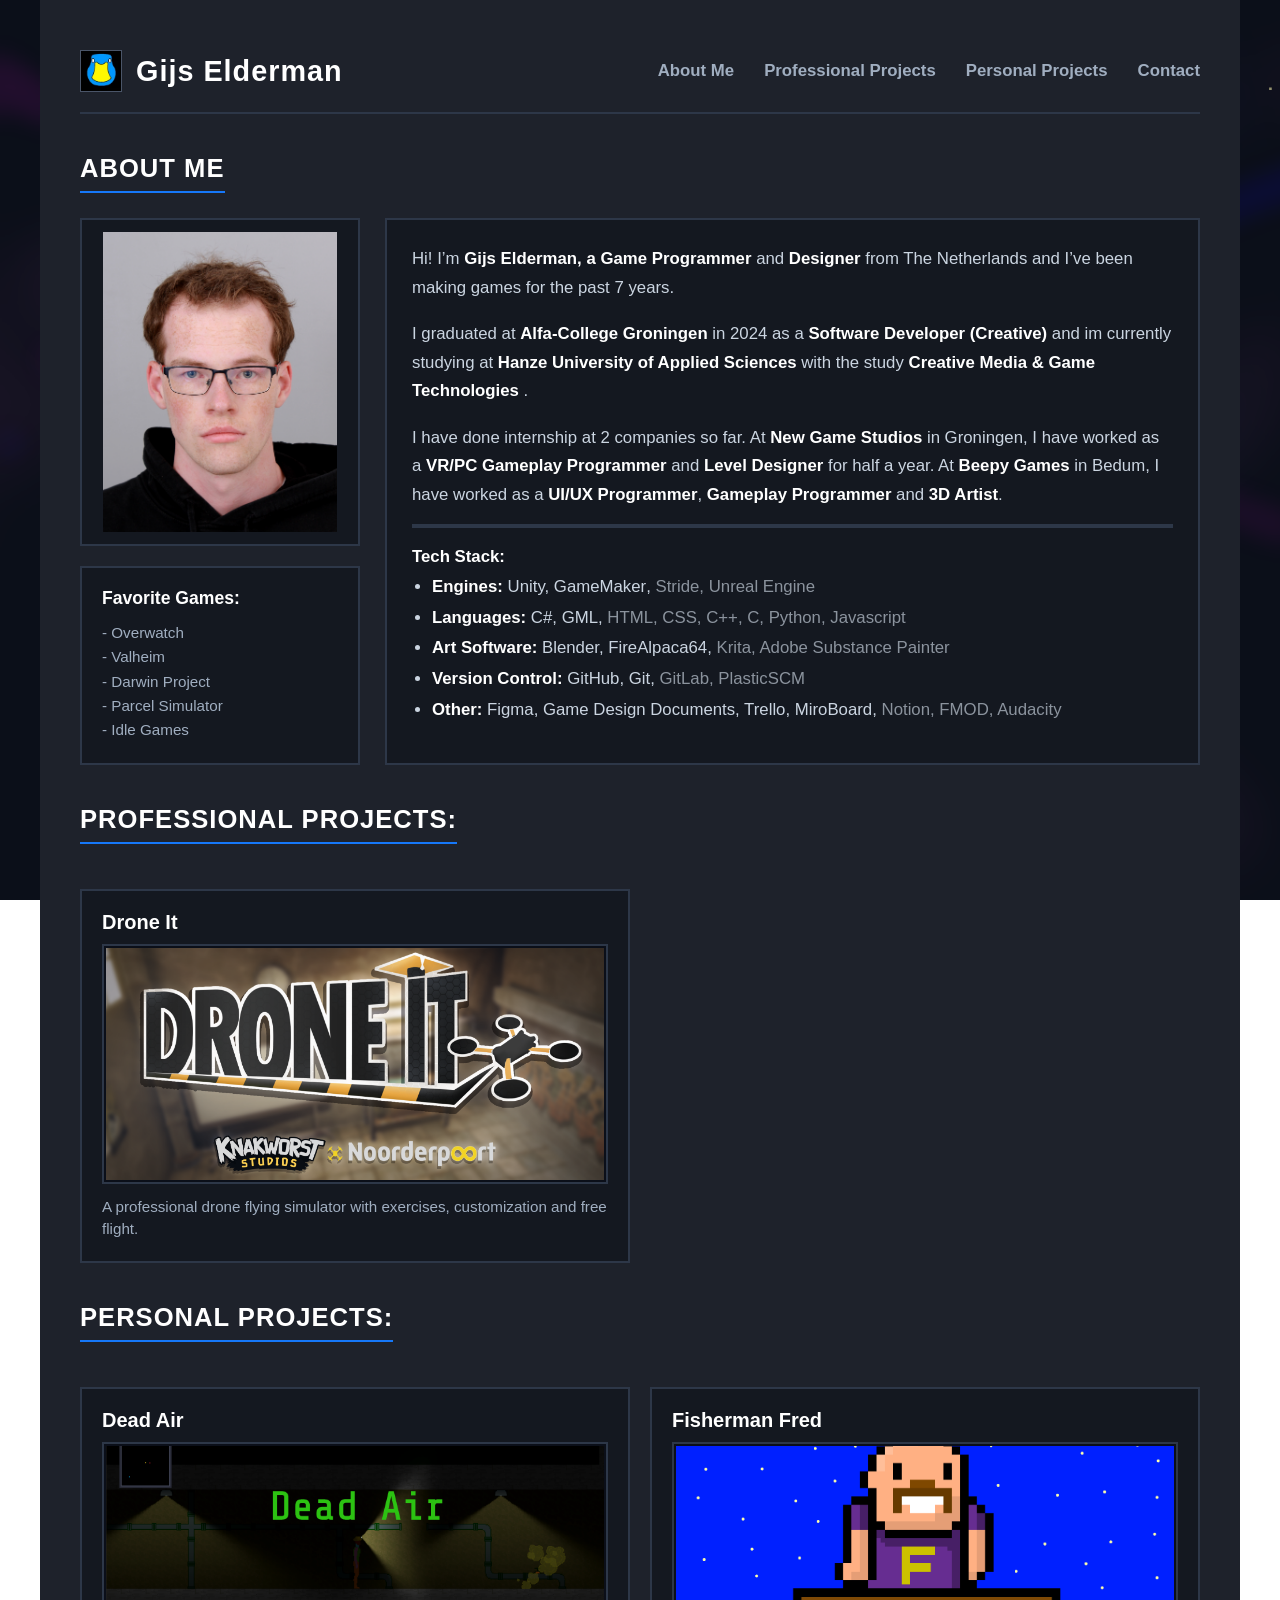
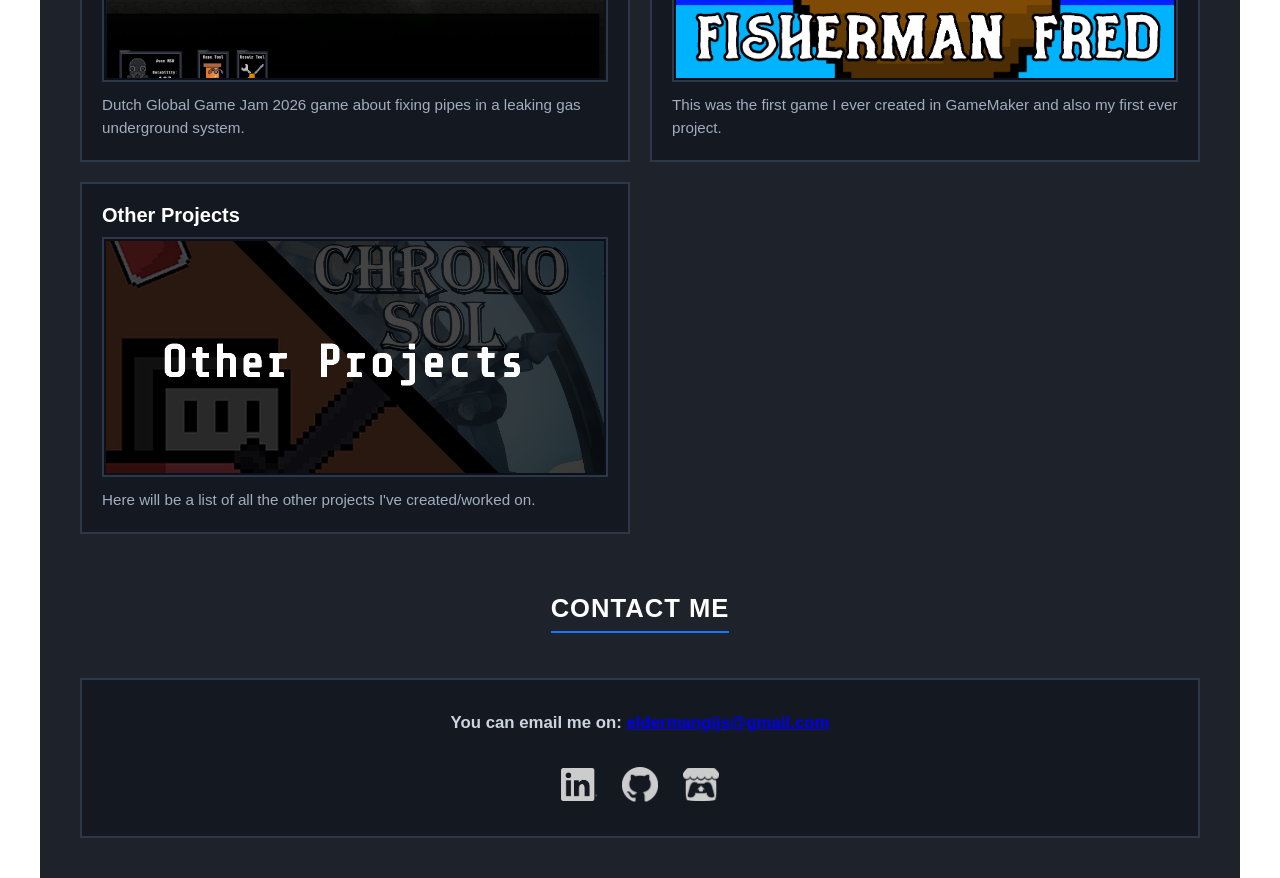
==== index.html @ 57348c49 "Add files via upload" ====
<!DOCTYPE html>
<html lang="en">
<head>
    <meta charset="UTF-8">
    <meta name="viewport" content="width=device-width, initial-scale=1.0">
    <title>Portfolio</title>
    <link rel="stylesheet" href="style.css">
    <link rel="icon" type="image/png" href="images/Goose.png">
</head>
<body>

    <div class="portfolio-container">
            
            <!-- Top Header (Name/Icon | Nav Menu) -->
            <header class="top-header">
                <div class="brand-box">
                    <img src="images/Goose.png" alt="Icon" class="brand-icon">
                    <a href="index.html" class="brand-name">Gijs Elderman</a>
                </div>
                
                <nav class="table-of-contents">
                    <a href="#about">About Me</a>
                    <a href="#professional-projects">Professional Projects</a>
                    <a href="#personal-projects">Personal Projects</a>
                    <a href="#contact">Contact</a>
                </nav>
            </header>

        <!-- About Me - Left Blocks -->
        <section id="about" class="about-me-box">
            <h2>About Me</h2>
            <div class="about-grid">
                <!-- Left Side Column: Stacked Cards -->
                <div class="about-left">
                    <div class="profile-card">
                        <img src="images/aboutme/photo_me.jpg" alt="Profile Picture">
                    </div>
                    <div class="favorite-games-card">
                        <h3>Favorite Games:</h3>
                        <p>
                            - Overwatch<br>
                            - Valheim<br>
                            - Darwin Project<br>
                            - Parcel Simulator<br>
                            - Idle Games
                        </p>
                    </div>
                </div>

                <!-- About Me - Right block -->
                <div class="about-right">
                    <div class="about-block">
                        <p>Hi! I’m <strong> Gijs Elderman, a Game Programmer</strong> and <strong> Designer </strong> from The Netherlands and I’ve been making games for the past 7 years. </p>
                        <br>
                        <p>I graduated at <strong> Alfa-College Groningen </strong> in 2024 as a <strong> Software Developer (Creative) </strong> and im currently studying at <strong> Hanze University of Applied Sciences </strong> with the study <strong> Creative Media & Game Technologies </strong>.</p>
                        <br>
                        <p>I have done internship at 2 companies so far. At <strong>New Game Studios</strong> in Groningen, I have worked as a <strong>VR/PC Gameplay Programmer</strong> and <strong>Level Designer</strong> for half a year. At <strong>Beepy Games</strong> in Bedum, I have worked as a <strong>UI/UX Programmer</strong>, <strong>Gameplay Programmer</strong> and <strong>3D Artist</strong>.</p>

                        <hr class="divider">

                        <p><strong>Tech Stack:</strong></p>
                            <ul class="tech-list">
                                <li><strong>Engines:</strong> <span class="primary">Unity, GameMaker</span>, <span class="secondary">Stride, Unreal Engine</span></li>
                                <li><strong>Languages:</strong> <span class="primary">C#, GML</span>, <span class="secondary">HTML, CSS, C++, C, Python, Javascript</span></li>
                                <li><strong>Art Software:</strong> <span class="primary">Blender, FireAlpaca64</span>, <span class="secondary">Krita, Adobe Substance Painter</span></li>
                                <li><strong>Version Control:</strong> <span class="primary">GitHub, Git</span>, <span class="secondary">GitLab, PlasticSCM</span></li>
                                <li><strong>Other:</strong> <span class="primary">Figma, Game Design Documents, Trello, MiroBoard</span>, <span class="secondary">Notion, FMOD, Audacity</span></li>
                            </ul>
                    </div>
                </div>
            </div>
        </section>

        <!-- Professional Projects -->
        <section id="professional-projects" class="projects-box">
            <h2>Professional Projects:</h2>
            <div class="project-grid">
                <a href="professional_project1.html" class="project-card">
                    <h3>Drone It</h3>
                    <img src="images/project1/DroneIt_Banner1.png" alt="Project One preview">
                    <p>A professional drone flying simulator with exercises, customization and free flight.</p>
                </a>
            </div>
        </section>

        <!-- Personal Projects -->
        <section id="personal-projects" class="projects-box">
            <h2>Personal Projects:</h2>
            <div class="project-grid">
                <a href="personal_project1.html" class="project-card">
                    <h3>Dead Air</h3>
                    <img src="images/personal_project1/BannerDeadAir.png" alt="Project One preview">
                    <p>Dutch Global Game Jam 2026 game about fixing pipes in a leaking gas underground system.</p>
                </a>
                <a href="personal_project2.html" class="project-card">
                    <h3>Fisherman Fred</h3>
                    <img src="images/personal_project2/fishermanfred_banner.png" alt="Project Two preview">
                    <p>This was the first game I ever created in GameMaker and also my first ever project.</p>
                </a>
                <a href="other_personal_projects.html" class="project-card">
                    <h3>Other Projects</h3>
                    <img src="images/other_projects/OtherProjectsBanner.png" alt="Project Two preview">
                    <p>Here will be a list of all the other projects I've created/worked on.</p>
                </a>
            </div>
        </section>

        <!-- Contact Me -->
        <section id="contact" class="contact-box">
            <h2>Contact Me</h2>
            <div class="contact-content">
                <p><strong>You can email me on: <a href="mailto:elderman@gmail.com">eldermangijs@gmail.com</a></strong></p>
                <div class="social-icons">
                    <a href="https://www.linkedin.com/in/gijs-elderman-6a381b397/" target="_blank" class="social-icon-link">
                        <img src="images/contact/LinkedIn_White.png" alt="LinkedIn">
                    </a>
                    <a href="https://github.com/MeatChips" target="_blank" class="social-icon-link">
                        <img src="images/contact/GitHub_White.png" alt="GitHub">
                    </a>
                    <a href="https://meatchips.itch.io/" target="_blank" class="social-icon-link">
                        <img src="images/contact/Itchio_White.png" alt="Itch">
                    </a>
                </div>
            </div>
        </section>
    </div>
</body>
</html>
---- style.css ----
:root{
/* Border: */
    --border-radius-size: 0px;
    --border-color: #2d3748;
    
/* Background colors: */
    --bg-body: #0b0f19;
    --bg-main: #1e222b;
    --bg-card: #141820;

/* Text Colors: */
    --primary-color: #1678f9;
    --text-main: #ffffff;
    --text-muted: #a0aec0;
    --text-body: #cbd5e1;
}

/* ==========================================================================
   01. GLOBAL RESET & BASE STYLES
   ========================================================================== */

*, *::before, *::after {
    margin: 0;
    padding: 0;
    box-sizing: border-box;
}

body {
    font-family: 'Segoe UI', Tahoma, Geneva, Verdana, sans-serif;
    background-image: url('images/Space.png');
    background-size: cover;    
    background-position: center;  
    background-repeat: no-repeat; 
    background-attachment: fixed;  
    color: var(--text-body);
    display: flex;
    justify-content: center;
    min-height: 100vh;
    padding: 0;
}


/* ==========================================================================
   02. MAIN CONTAINER (Dark Theme, Full Width)
   ========================================================================== */

.portfolio-container {
    width: 100%;
    max-width: 1200px;
    min-height: 100vh;
    background: var(--bg-main);
    padding: 40px;
    display: flex;
    flex-direction: column;
    gap: 40px;
}


/* ==========================================================================
   03. TOP HEADER & NAVIGATION
   ========================================================================== */

.top-header {
    position: sticky;
    top: 0;
    background-color: var(--bg-main);
    z-index: 1000;
    border-bottom: 2px solid var(--border-color);
    padding-top: 10px; 
    padding-bottom: 20px;
    display: flex;
    justify-content: space-between;
    align-items: center;
    gap: 20px;
}

.brand-box {
    display: flex;
    align-items: center;
    gap: 14px;
}

.brand-name {
    text-decoration: none;
    color: var(--text-main);
    font-size: 1.8rem;
    font-weight: 800;
    letter-spacing: 1px;
}

.brand-name:hover {
    color: var(--primary-color);
}

.brand-icon {
    width: 42px;
    height: 42px;
    object-fit: cover;
    border-radius: var(--border-radius-size);;
    border: 1px solid #4a5568;
}

.table-of-contents {
    display: flex;
    gap: 30px;
    align-items: center;
}

.table-of-contents a {
    text-decoration: none;
    color: var(--text-muted);
    font-weight: 700;
    font-size: 1.05rem;
    transition: color 0.2s ease;
}

.table-of-contents a:hover {
    color: var(--primary-color);
}

/* ==========================================================================
   04. ABOUT ME SECTION (2-Column Layout)
   ========================================================================== */

.about-me-box {
    background-color: transparent;
}

.about-me-box h2, 
.projects-box h2,
.contact-box h2 {
    margin-bottom: 25px;
    font-size: 1.6rem;
    color: var(--text-main);
    border-bottom: 2px solid var(--primary-color);
    padding-bottom: 8px;
    display: inline-block;
    text-transform: uppercase;
    letter-spacing: 1px;
}

/* Main 2-column layout */
.about-grid { 
    display: grid;
    grid-template-columns: 280px 1fr;
    gap: 25px;
    align-items: start;
}

/* Left column: stacks profile card above skills/games card */
.about-left {
    display: flex;
    flex-direction: column;
    gap: 20px;
}

.profile-card {
    border: 2px solid var(--border-color);
    background: var(--bg-card);
    border-radius: var(--border-radius-size);
    padding: 12px;
}

.profile-card img {
    width: 100%;
    height: 300px;
    object-fit: contain;
    border-radius: var(--border-radius-size);;
    display: block;
}

.favorite-games-card {
    border: 2px solid var(--border-color);
    background: var(--bg-card);
    border-radius: var(--border-radius-size);
    padding: 20px;
}

.favorite-games-card h3 {
    font-size: 1.1rem;
    color: var(--text-main);
    margin-bottom: 12px;
}

.favorite-games-card p {
    font-size: 0.95rem;
    color: var(--text-muted);
    line-height: 1.6;
}

/* Right column: Single large card containing all text */
.about-right {
    display: flex;
    flex-direction: column;
    height: 100%;
}

.about-block {
    background: var(--bg-card);
    border: 2px solid var(--border-color);
    border-radius: var(--border-radius-size);
    padding: 25px;
    height: 100%;
}

.about-block ul {
    margin-top: 4px;
    padding-left: 20px; 
    display: flex;
    flex-direction: column;
    gap: 8px;
}

.about-block li {
    font-size: 1.05rem;
    color: var(--text-body);
    line-height: 1.35;
}

.tech-list .primary {
    color: var(--text-heading);
    font-weight: 500;
}

.tech-list .secondary {
    color: var(--text-body);
    opacity: 0.65;
}

.about-right p {
    line-height: 1.7;
    color: var(--text-body);
    font-size: 1.05rem;
}

.about-right strong {
    font-weight: 700;
    color: var(--text-main);
}


/* ==========================================================================
   05. PROJECTS SECTION & CARDS
   ========================================================================== */

.projects-box {
    background-color: transparent;
}

.project-grid {
    display: grid;
    grid-template-columns: repeat(2, 1fr);
    gap: 20px;
    margin-top: 20px;
}

a.project-card {
    border: 2px solid var(--border-color);
    padding: 20px;
    background: var(--bg-card); 
    border-radius: var(--border-radius-size);
    display: flex;
    flex-direction: column;
    text-decoration: none; 
    color: inherit; 
    transition: border-color 0.2s ease;
}

a.project-card:hover {
    border-color: var(--primary-color);
}

.project-card h3 {
    font-size: 1.25rem;
    margin-bottom: 10px;
    color: var(--text-main);
}

.project-card img {
    width: 100%;
    height: 240px;
    object-fit: cover;
    border-radius: var(--border-radius-size);
    margin-bottom: 12px;
    background-color: var(--bg-body);
    padding: 2px;
    border: 2px solid var(--border-color);
}

.project-card p {
    font-size: 0.95rem;
    color: var(--text-muted);
    line-height: 1.5;
}


/* ==========================================================================
   06. CONTACT SECTION
   ========================================================================== */

.contact-box {
    background-color: transparent;
    text-align: center;
    padding-top: 20px;
}

.contact-content {
    background: var(--bg-card);
    border: 2px solid var(--border-color);
    border-radius: var(--border-radius-size);
    padding: 30px;
    display: flex;
    flex-direction: column;
    align-items: center;
    gap: 20px;
    margin-top: 20px;
}

.contact-content p {
    font-size: 1.05rem;
    color: var(--text-body);
    line-height: 1.6;
}

.contact-content a.email-link {
    color: var(--primary-color);
    text-decoration: none;
    font-weight: 700;
    transition: color 0.2s ease;
}

.contact-content a.email-link:hover {
    color: var(--text-main);
    text-decoration: underline;
}

.social-icons {
    display: flex;
    gap: 25px;
    align-items: center;
    margin-top: 10px;
}

.social-icon-link {
    display: inline-block;
    transition: transform 0.2s ease, opacity 0.2s ease;
}

.social-icon-link img {
    width: 36px;
    height: 36px;
    object-fit: contain;
    filter: brightness(0.8);
    transition: filter 0.2s ease;
}

.social-icon-link:hover {
    transform: translateY(-3px);
}

.social-icon-link:hover img {
    filter: brightness(1.2);
}


/* ==========================================================================
   07. RESPONSIVE MEDIA QUERIES
   ========================================================================== */

@media (max-width: 900px) {
    .about-grid {
        grid-template-columns: 1fr;
    }
}

@media (max-width: 768px) {
    .portfolio-container {
        padding: 20px;
    }

    .top-header {
        flex-direction: column;
        align-items: center;
        text-align: center;
    }

    .table-of-contents {
        flex-direction: column;
        align-items: center;
        gap: 12px;
    }

    .project-grid {
        grid-template-columns: 1fr; 
    }
}

/* ==========================================================================
   VERTICAL STORYLINE LAYOUT STYLES
   ========================================================================== */

.project-story-section {
    display: flex;
    flex-direction: column;
    gap: 35px; /* Creates clean, consistent spacing between each block */
    max-width: 900px;
    margin: 0 auto;
    width: 100%;
}

.story-header {
    text-align: center;
    margin-bottom: 10px;
}

.story-header h2 {
    font-size: 2rem;
    color: var(--text-main);
    border-bottom: 2px solid var(--primary-color);
    padding-bottom: 10px;
    display: inline-block;
    text-transform: uppercase;
    letter-spacing: 1px;
}

.project-badges {
    display: flex;
    justify-content: center;
    gap: 15px;
    margin-top: 15px;
    flex-wrap: wrap;
}

.badge {
    background: var(--bg-card);
    border: 1px solid var(--border-color);
    padding: 6px 14px;
    border-radius: 20px;
    font-size: 0.85rem;
    color: var(--text-muted);
    font-weight: 600;
}

/* Media Blocks (Images / Videos) */
.story-media-box {
    background: var(--bg-card);
    border: 2px solid var(--border-color);
    border-radius: var(--border-radius-size);
    padding: 15px;
    display: flex;
    flex-direction: column;
    gap: 10px;
}

.story-media-box img {
    width: 100%;
    max-height: 450px;
    object-fit: cover;
    border-radius: var(--border-radius-size);
    display: block;
}

/* Text Story Cards */
.story-text-card {
    background: var(--bg-card);
    border: 2px solid var(--border-color);
    border-radius: var(--border-radius-size);
    padding: 30px;
    display: flex;
    flex-direction: column;
    gap: 12px;
}

.story-text-card h3 {
    font-size: 1.5rem;
    color: var(--text-main);
    display: inline-block;
    align-self: flex-start;
    border-bottom: 2px solid var(--primary-color);
    padding-bottom: 4px;
    margin-bottom: 5px;
}

.story-text-card h4 {
    font-size: 1.25rem;
    color: var(--text-main);
    border-left: 4px solid var(--primary-color);
    padding-left: 12px;
    margin-bottom: 5px;
}

.story-text-card p {
    font-size: 1.05rem;
    color: var(--text-body);
    line-height: 1.7;
}

.story-text-card ul {
    margin-top: 4px;
    padding-left: 20px; 
    display: flex;
    flex-direction: column;
    gap: 8px;
}

.story-text-card li {
    font-size: 1.05rem;
    color: var(--text-body);
    line-height: 1.35;
}

/* Collapsible Dropdown Button */
.contribution-dropdown {
    background: var(--bg-body);
    border: 2px solid var(--border-color);
    border-radius: var(--border-radius-size);
    margin-top: 10px;
    margin-bottom: 15px; /* Space before the next category heading */
    overflow: hidden;
    transition: border-color 0.2s ease;
}

.contribution-dropdown:hover {
    border-color: var(--primary-color);
}

/* The clickable button bar */
.contribution-dropdown summary {
    font-size: 1rem;
    font-weight: 600;
    color: var(--text-main);
    padding: 10px 14px;
    cursor: pointer;
    list-style: none; /* Removes default browser triangle */
    display: flex;
    align-items: center;
    justify-content: space-between;
}

/* Custom +/- toggle indicator on the right */
.contribution-dropdown summary::after {
    content: "+";
    font-size: 1.2rem;
    color: var(--primary-color);
    font-weight: 400;
}

.contribution-dropdown[open] summary::after {
    content: "-";
}

/* The content container revealed when opened */
.dropdown-content {
    padding: 12px 14px 16px 14px;
    border-top: 1px solid var(--border-color);
    display: flex;
    flex-direction: column;
    gap: 10px;
}

.dropdown-content p {
    font-size: 0.95rem;
    color: var(--text-body);
    line-height: 1.5;
}

/* Media/Image container inside dropdowns */
.dropdown-media {
    margin-top: 6px;
    display: flex;
    flex-direction: column;
    gap: 6px;
}

.dropdown-media img {
    width: 100%;
    max-height: 400px;
    object-fit: contain;
    border-radius: var(--border-radius-size);
    border: 1px solid var(--border-color);
}

.video-container {
    position: relative;
    width: 100%;
    padding-bottom: 56.25%; /* Creates a 16:9 aspect ratio */
    height: 0;
}

.video-container iframe {
    position: absolute;
    top: 0;
    left: 0;
    width: 100%;
    height: 100%;
    border-radius: var(--border-radius-size);
}

.divider {
    border: none;
    border-top: 4px solid var(--border-color);
    margin: 15px 0;
}

/* Make portfolio images look clickable */
.dropdown-media img, .story-media-box img {
    cursor: pointer;
    transition: opacity 0.2s ease;
}

.dropdown-media img:hover, .story-media-box img:hover {
    opacity: 0.85;
}

/* Modal Background Overlay */
.modal {
    display: none; /* Hidden by default */
    position: fixed;
    z-index: 2000; /* Stays on top of everything */
    padding-top: 60px;
    left: 0;
    top: 0;
    width: 100%;
    height: 100%;
    overflow: auto;
    background-color: rgba(11, 15, 25, 0.9); /* Dark background matching your theme */
}

/* The Expanded Image inside the Modal */
.modal-content {
    margin: auto;
    display: block;
    max-width: 85%;
    max-height: 80vh;
    object-fit: contain;
    border-radius: var(--border-radius-size);
    border: 2px solid var(--border-color);
    box-shadow: 0 10px 30px rgba(0, 0, 0, 0.5);
}

/* Close Button ('X') */
.close-modal {
    position: absolute;
    top: 25px;
    right: 40px;
    color: var(--text-main);
    font-size: 45px;
    font-weight: bold;
    cursor: pointer;
    transition: color 0.2s ease;
}

.close-modal:hover {
    color: var(--primary-color);
}
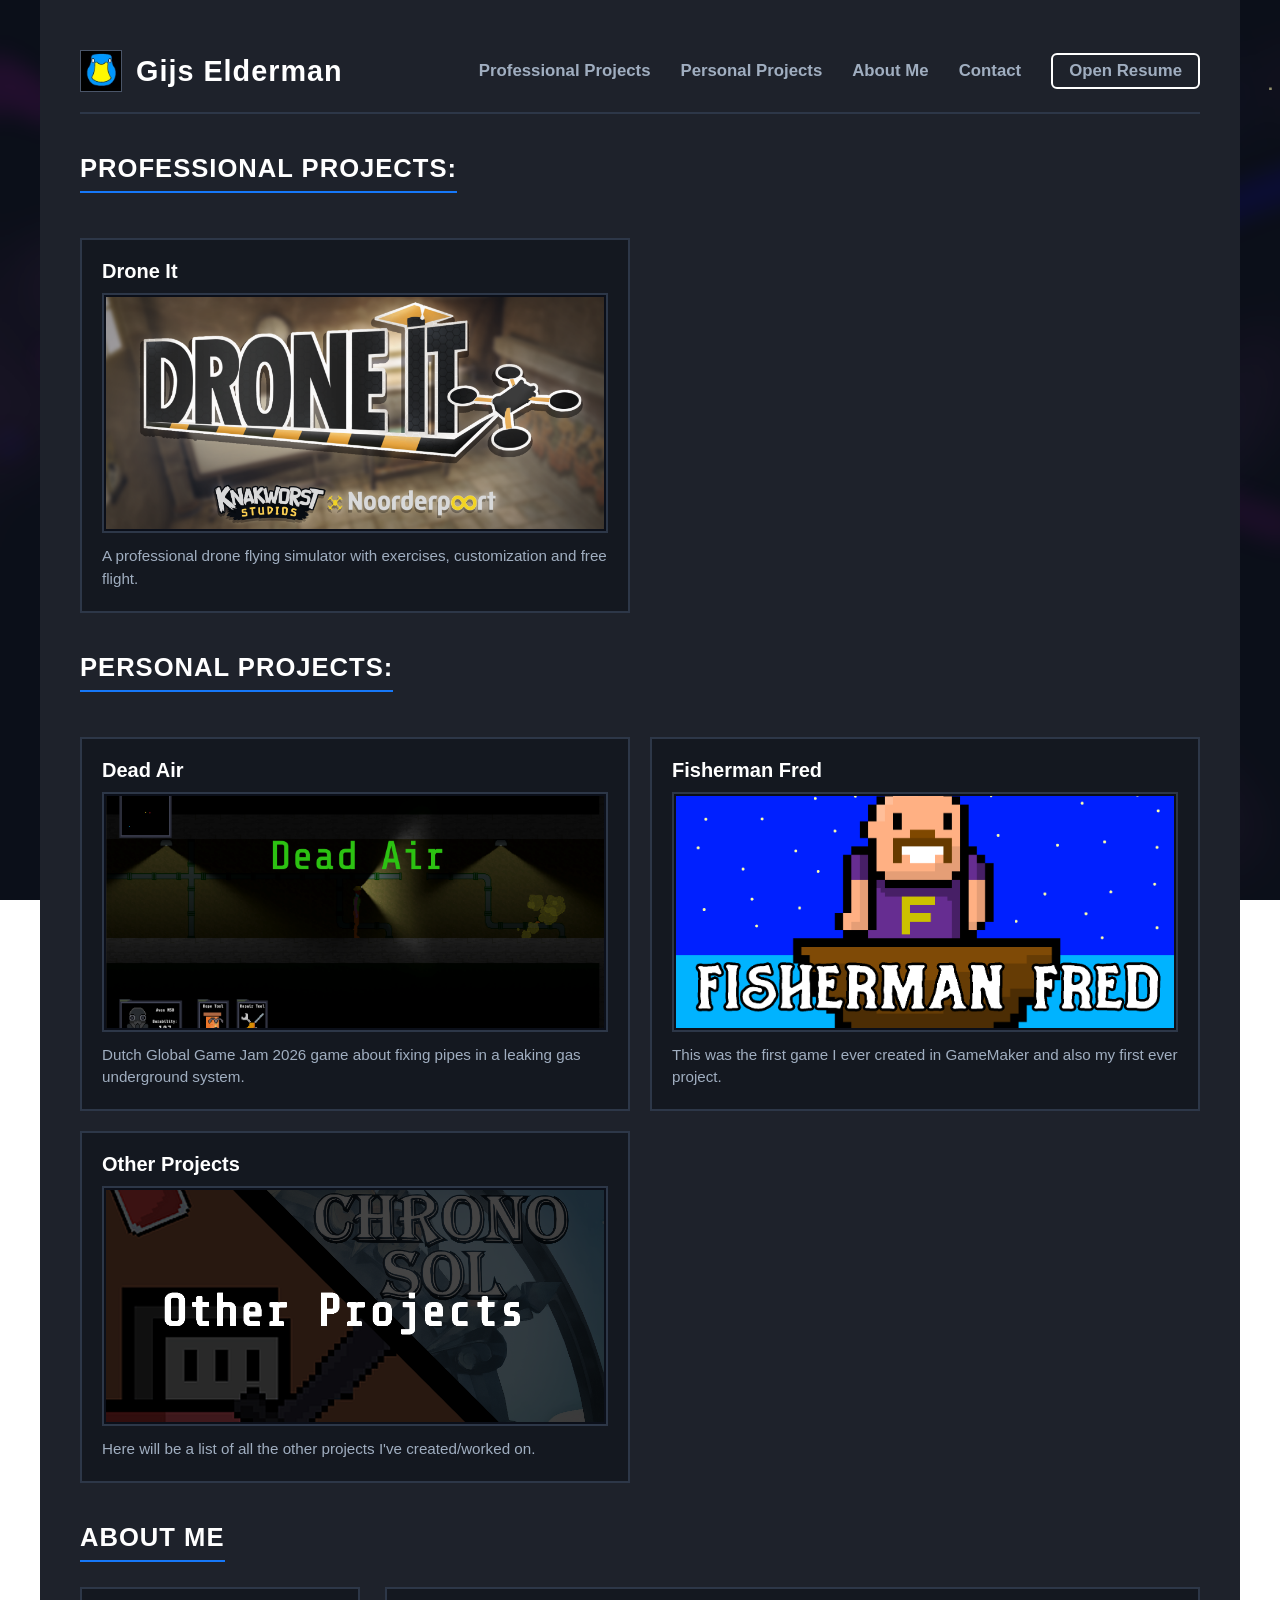
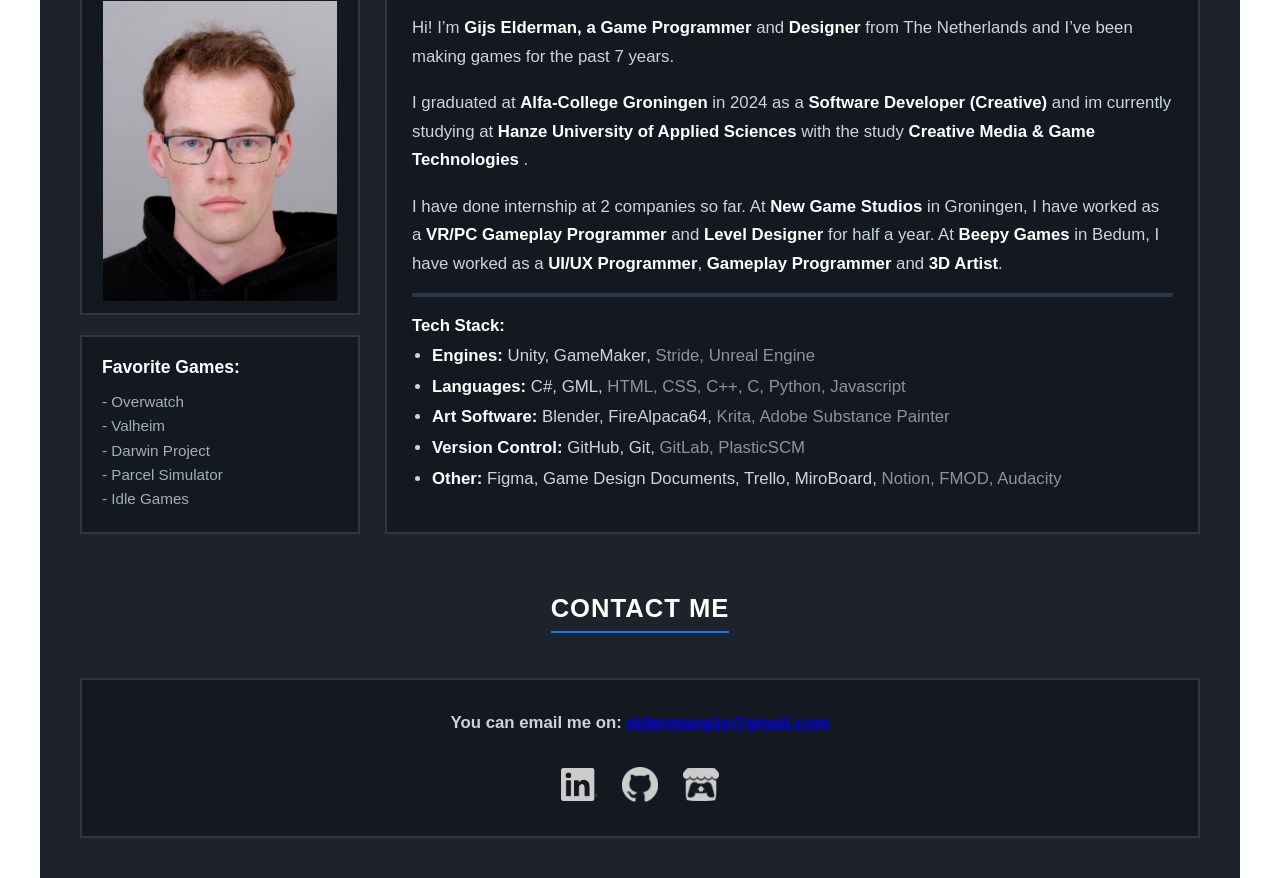
==== commit cc383ff8: "Resume, Main Page Layout - Added my resume - Changed the layout on the main page so the projects com" ====
--- a/index.html
+++ b/index.html
@@ -3,7 +3,7 @@
 <head>
     <meta charset="UTF-8">
     <meta name="viewport" content="width=device-width, initial-scale=1.0">
-    <title>Portfolio</title>
+    <title>Home</title>
     <link rel="stylesheet" href="style.css">
     <link rel="icon" type="image/png" href="images/Goose.png">
 </head>
@@ -19,14 +19,49 @@
                 </div>
                 
                 <nav class="table-of-contents">
-                    <a href="#about">About Me</a>
                     <a href="#professional-projects">Professional Projects</a>
                     <a href="#personal-projects">Personal Projects</a>
+                    <a href="#about">About Me</a>
                     <a href="#contact">Contact</a>
+                    <a href="GijsElderman_Resume.pdf" target="_blank" class="resume-btn">Open Resume</a>
                 </nav>
             </header>
 
-        <!-- About Me - Left Blocks -->
+        <!-- Professional Projects -->
+        <section id="professional-projects" class="projects-box">
+            <h2>Professional Projects:</h2>
+            <div class="project-grid">
+                <a href="professional_project1.html" class="project-card">
+                    <h3>Drone It</h3>
+                    <img src="images/project1/DroneIt_Banner1.png" alt="Project One preview">
+                    <p>A professional drone flying simulator with exercises, customization and free flight.</p>
+                </a>
+            </div>
+        </section>
+
+        <!-- Personal Projects -->
+        <section id="personal-projects" class="projects-box">
+            <h2>Personal Projects:</h2>
+            <div class="project-grid">
+                <a href="personal_project1.html" class="project-card">
+                    <h3>Dead Air</h3>
+                    <img src="images/personal_project1/BannerDeadAir.png" alt="Project One preview">
+                    <p>Dutch Global Game Jam 2026 game about fixing pipes in a leaking gas underground system.</p>
+                </a>
+                <a href="personal_project2.html" class="project-card">
+                    <h3>Fisherman Fred</h3>
+                    <img src="images/personal_project2/fishermanfred_banner.png" alt="Project Two preview">
+                    <p>This was the first game I ever created in GameMaker and also my first ever project.</p>
+                </a>
+                <a href="other_personal_projects.html" class="project-card">
+                    <h3>Other Projects</h3>
+                    <img src="images/other_projects/OtherProjectsBanner.png" alt="Project Two preview">
+                    <p>Here will be a list of all the other projects I've created/worked on.</p>
+                </a>
+            </div>
+        </section>
+
+                <!-- About Me - Left Blocks -->
         <section id="about" class="about-me-box">
             <h2>About Me</h2>
             <div class="about-grid">
@@ -71,40 +106,6 @@
             </div>
         </section>
 
-        <!-- Professional Projects -->
-        <section id="professional-projects" class="projects-box">
-            <h2>Professional Projects:</h2>
-            <div class="project-grid">
-                <a href="professional_project1.html" class="project-card">
-                    <h3>Drone It</h3>
-                    <img src="images/project1/DroneIt_Banner1.png" alt="Project One preview">
-                    <p>A professional drone flying simulator with exercises, customization and free flight.</p>
-                </a>
-            </div>
-        </section>
-
-        <!-- Personal Projects -->
-        <section id="personal-projects" class="projects-box">
-            <h2>Personal Projects:</h2>
-            <div class="project-grid">
-                <a href="personal_project1.html" class="project-card">
-                    <h3>Dead Air</h3>
-                    <img src="images/personal_project1/BannerDeadAir.png" alt="Project One preview">
-                    <p>Dutch Global Game Jam 2026 game about fixing pipes in a leaking gas underground system.</p>
-                </a>
-                <a href="personal_project2.html" class="project-card">
-                    <h3>Fisherman Fred</h3>
-                    <img src="images/personal_project2/fishermanfred_banner.png" alt="Project Two preview">
-                    <p>This was the first game I ever created in GameMaker and also my first ever project.</p>
-                </a>
-                <a href="other_personal_projects.html" class="project-card">
-                    <h3>Other Projects</h3>
-                    <img src="images/other_projects/OtherProjectsBanner.png" alt="Project Two preview">
-                    <p>Here will be a list of all the other projects I've created/worked on.</p>
-                </a>
-            </div>
-        </section>
-
         <!-- Contact Me -->
         <section id="contact" class="contact-box">
             <h2>Contact Me</h2>
--- a/style.css
+++ b/style.css
@@ -118,6 +118,17 @@
     color: var(--primary-color);
 }
 
+.table-of-contents .resume-btn {
+    display: inline-flex;
+    align-items: center;
+    justify-content: center;
+    border: 2px solid #ffffff;
+    padding: 8px 16px;
+    border-radius: 6px;
+    line-height: 1;
+    transition: background-color 0.2s ease;
+}
+
 /* ==========================================================================
    04. ABOUT ME SECTION (2-Column Layout)
    ========================================================================== */
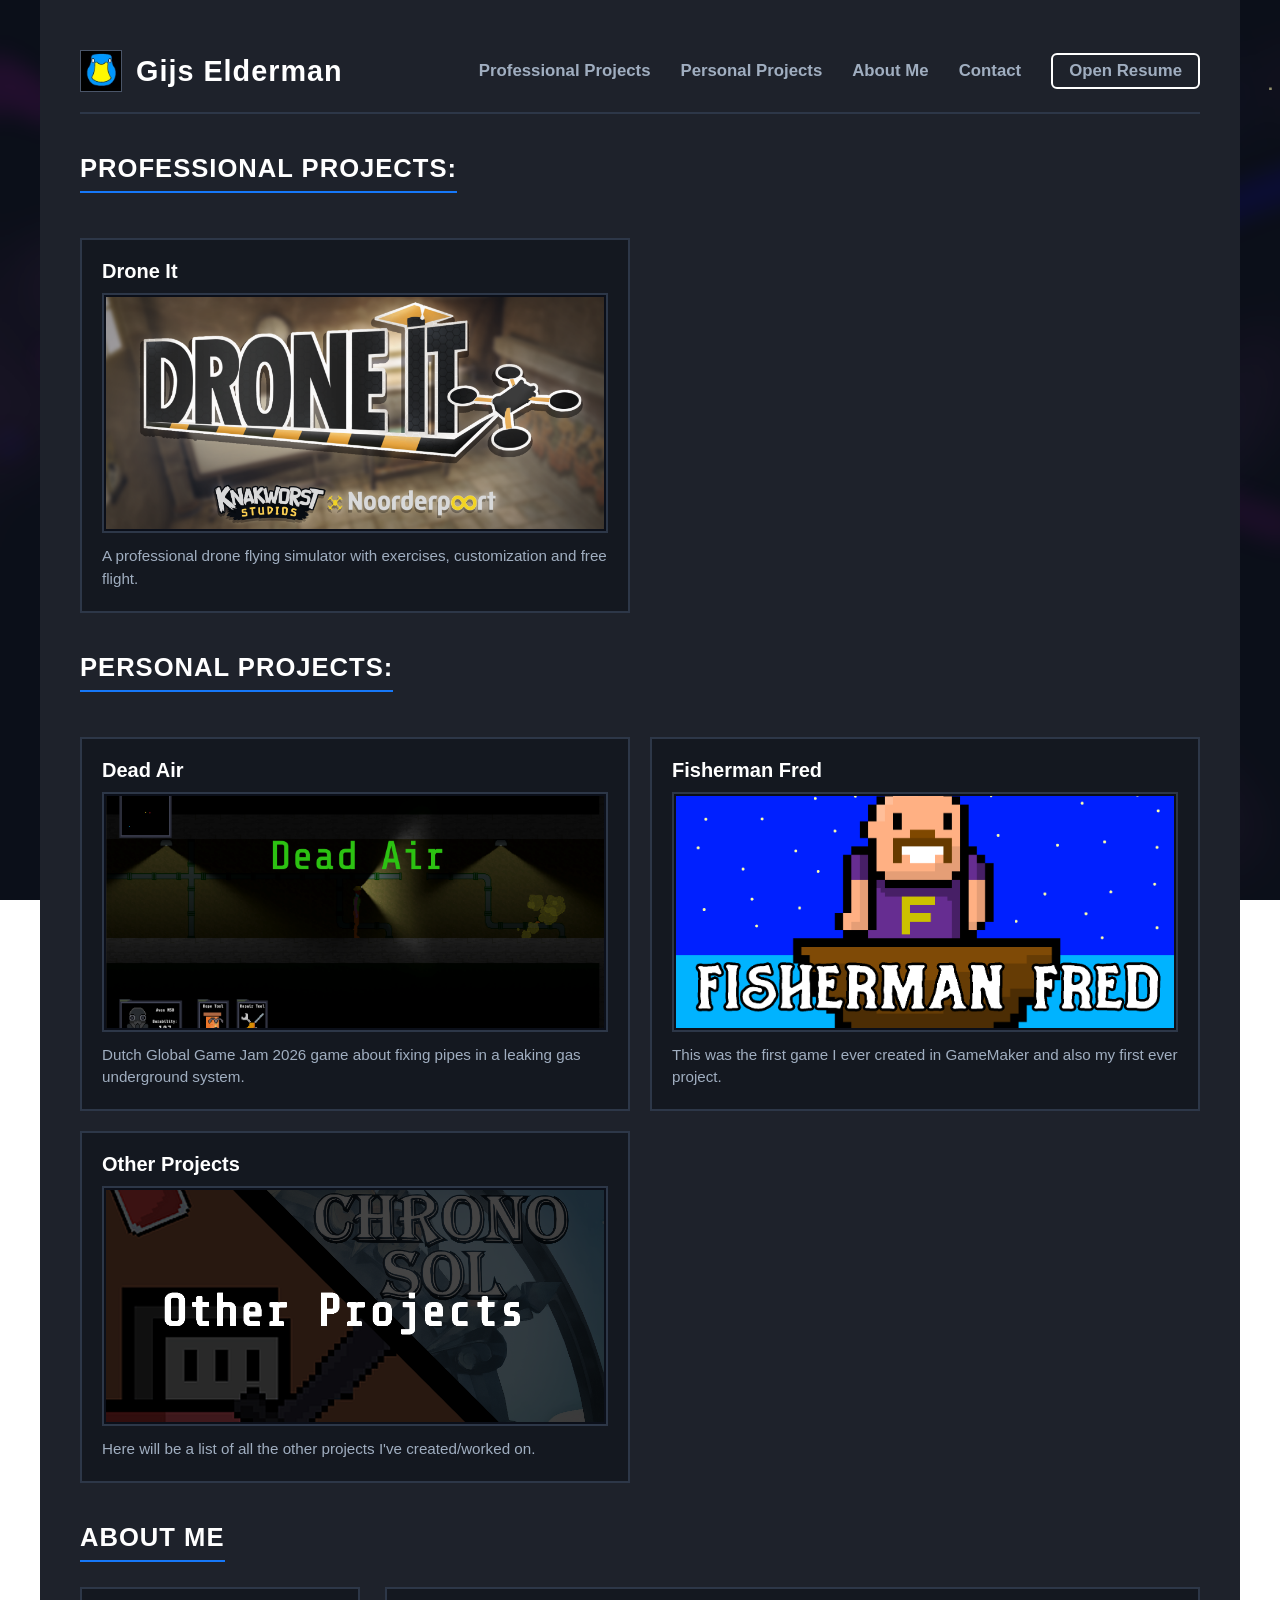
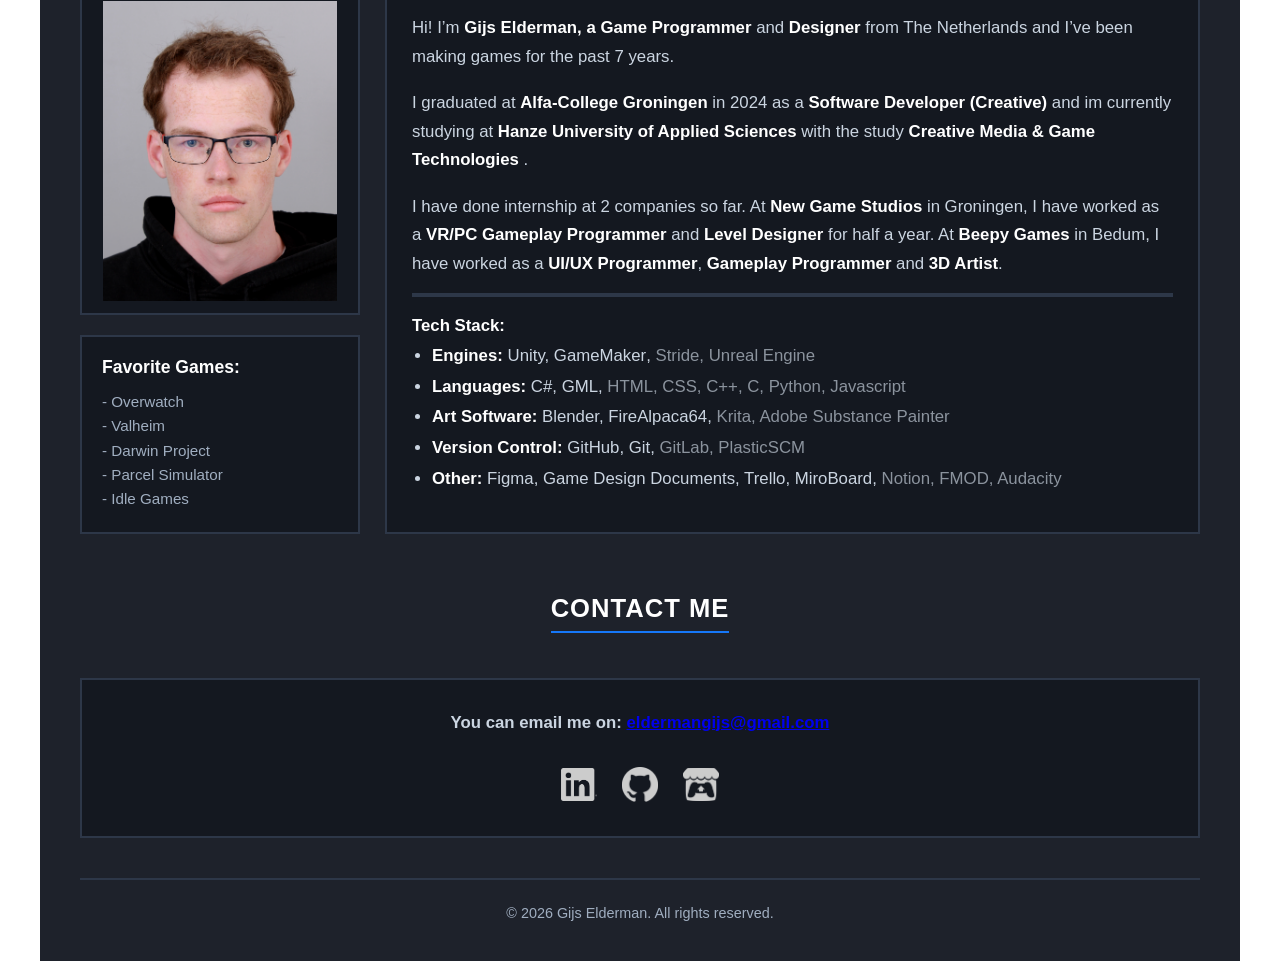
==== commit 9eb27244: "Footer + Video/Image place change - Added a footer to every page with copyright - Changed the order " ====
--- a/index.html
+++ b/index.html
@@ -110,7 +110,7 @@
         <section id="contact" class="contact-box">
             <h2>Contact Me</h2>
             <div class="contact-content">
-                <p><strong>You can email me on: <a href="mailto:elderman@gmail.com">eldermangijs@gmail.com</a></strong></p>
+                <p><strong>You can email me on: <a href="mailto:eldermangijs@gmail.com">eldermangijs@gmail.com</a></strong></p>
                 <div class="social-icons">
                     <a href="https://www.linkedin.com/in/gijs-elderman-6a381b397/" target="_blank" class="social-icon-link">
                         <img src="images/contact/LinkedIn_White.png" alt="LinkedIn">
@@ -124,6 +124,10 @@
                 </div>
             </div>
         </section>
+
+        <footer class="site-footer">
+            <p>&copy; 2026</span> Gijs Elderman. All rights reserved.</p>
+        </footer>
     </div>
 </body>
 </html>
--- a/style.css
+++ b/style.css
@@ -373,6 +373,19 @@
     filter: brightness(1.2);
 }
 
+/* ==========================================================================
+06.5. FOOTER SECTION
+   ========================================================================== */
+
+.site-footer {
+    border-top: 2px solid var(--border-color);
+    padding-top: 25px;
+    margin-top: auto; 
+    text-align: center;
+    color: var(--text-muted);
+    font-size: 0.9rem;
+}
+
 
 /* ==========================================================================
    07. RESPONSIVE MEDIA QUERIES
